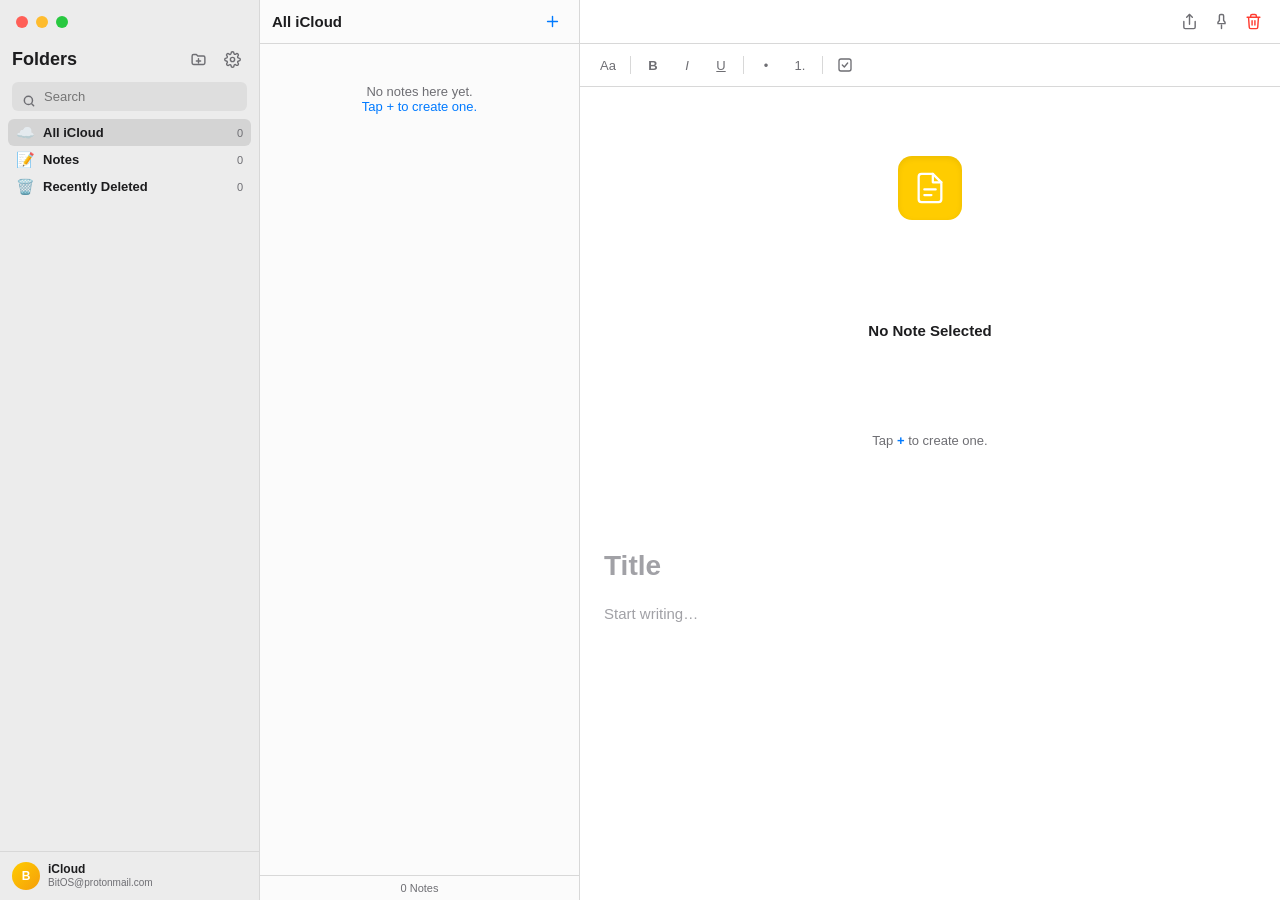
==== index.html @ b98370e7 "init" ====
<!DOCTYPE html>
<html lang="en">
<head>
  <meta charset="UTF-8" />
  <meta name="viewport" content="width=device-width, initial-scale=1.0, viewport-fit=cover" />
  <meta name="theme-color" content="#ffffff" media="(prefers-color-scheme: light)" />
  <meta name="theme-color" content="#1c1c1e" media="(prefers-color-scheme: dark)" />
  <meta name="description" content="BitOS Notes — local-first notes synced via Nostr." />
  <title data-i18n="app.title">Notes</title>

  <!-- PWA -->
  <link rel="manifest" href="./manifest.webmanifest" />
  <link rel="icon" href="./icon.svg" type="image/svg+xml" />
  <link rel="apple-touch-icon" href="./icon.svg" />
  <meta name="apple-mobile-web-app-capable" content="yes" />
  <meta name="apple-mobile-web-app-status-bar-style" content="black-translucent" />
  <meta name="apple-mobile-web-app-title" content="Notes" />

  <link rel="stylesheet" href="./css/app.css" />
</head>
<body data-theme="light">
  <!-- ============ APP SHELL ============ -->
  <div id="app" class="app">

    <!-- ===== PANE 1 · FOLDERS SIDEBAR ===== -->
    <aside id="pane-folders" class="pane pane-folders" aria-label="Folders">
      <div class="titlebar">
        <span class="traffic" style="--c:#FF5F57"></span>
        <span class="traffic" style="--c:#FEBC2E"></span>
        <span class="traffic" style="--c:#28C840"></span>
      </div>

      <div class="sidebar-head">
        <h1 class="sidebar-title" data-i18n="folders.title">Folders</h1>
        <div class="sidebar-actions">
          <button id="new-folder-btn" class="icon-btn" data-i18n-title="folders.new" title="New folder" aria-label="New folder">
            <svg viewBox="0 0 24 24" class="ico"><path d="M3 7a2 2 0 0 1 2-2h4l2 2h8a2 2 0 0 1 2 2v8a2 2 0 0 1-2 2H5a2 2 0 0 1-2-2z"/><path d="M12 11v6M9 14h6"/></svg>
          </button>
          <button id="settings-btn" class="icon-btn" data-i18n-title="settings.title" title="Settings" aria-label="Settings">
            <svg viewBox="0 0 24 24" class="ico"><circle cx="12" cy="12" r="3"/><path d="M19.4 15a1.65 1.65 0 0 0 .33 1.82l.06.06a2 2 0 1 1-2.83 2.83l-.06-.06a1.65 1.65 0 0 0-1.82-.33 1.65 1.65 0 0 0-1 1.51V21a2 2 0 0 1-4 0v-.09A1.65 1.65 0 0 0 9 19.4a1.65 1.65 0 0 0-1.82.33l-.06.06a2 2 0 1 1-2.83-2.83l.06-.06a1.65 1.65 0 0 0 .33-1.82 1.65 1.65 0 0 0-1.51-1H3a2 2 0 0 1 0-4h.09A1.65 1.65 0 0 0 4.6 9a1.65 1.65 0 0 0-.33-1.82l-.06-.06a2 2 0 1 1 2.83-2.83l.06.06a1.65 1.65 0 0 0 1.82.33H9a1.65 1.65 0 0 0 1-1.51V3a2 2 0 0 1 4 0v.09a1.65 1.65 0 0 0 1 1.51 1.65 1.65 0 0 0 1.82-.33l.06-.06a2 2 0 1 1 2.83 2.83l-.06.06a1.65 1.65 0 0 0-.33 1.82V9a1.65 1.65 0 0 0 1.51 1H21a2 2 0 0 1 0 4h-.09a1.65 1.65 0 0 0-1.51 1z"/></svg>
          </button>
        </div>
      </div>

      <div class="search-wrap">
        <svg class="search-ico" viewBox="0 0 24 24"><circle cx="11" cy="11" r="7"/><path d="m20 20-3-3"/></svg>
        <input id="search-input" type="search" data-i18n-placeholder="folders.search" placeholder="Search" autocomplete="off" />
      </div>

      <nav id="folder-list" class="folder-list scroll" aria-label="Folder list"></nav>

      <div class="account-bar">
        <div class="avatar">B</div>
        <div class="account-text">
          <div class="account-label" data-i18n="account.icloud">iCloud</div>
          <div class="account-email">BitOS@protonmail.com</div>
        </div>
      </div>
    </aside>

    <!-- ===== PANE 2 · NOTES LIST ===== -->
    <section id="pane-list" class="pane pane-list" aria-label="Notes list">
      <header class="list-head">
        <button id="back-folders" class="back-btn mobile-only" aria-label="Back to folders">
          <svg viewBox="0 0 24 24" class="ico"><path d="M15 18l-6-6 6-6"/></svg>
          <span data-i18n="nav.folders">Folders</span>
        </button>
        <h2 id="folder-title" class="list-title">All iCloud</h2>
        <button id="new-note-btn" class="icon-btn icon-btn-primary" data-i18n-title="notes.new" title="New note" aria-label="New note">
          <svg viewBox="0 0 24 24" class="ico"><path d="M12 5v14M5 12h14"/></svg>
        </button>
      </header>

      <div id="notes-list" class="notes-list scroll"></div>

      <div id="note-count" class="note-count"></div>
    </section>

    <!-- ===== PANE 3 · EDITOR ===== -->
    <section id="pane-editor" class="pane pane-editor" aria-label="Editor">
      <header class="editor-head">
        <button id="back-notes" class="back-btn mobile-only" aria-label="Back to notes">
          <svg viewBox="0 0 24 24" class="ico"><path d="M15 18l-6-6 6-6"/></svg>
          <span data-i18n="nav.notes">Notes</span>
        </button>
        <div class="editor-meta-left">
          <span id="editor-date" class="editor-date"></span>
        </div>
        <div class="editor-actions">
          <button id="share-btn" class="icon-btn" data-i18n-title="editor.share" title="Share" aria-label="Share">
            <svg viewBox="0 0 24 24" class="ico"><path d="M4 12v8a2 2 0 0 0 2 2h12a2 2 0 0 0 2-2v-8"/><path d="M16 6l-4-4-4 4"/><path d="M12 2v14"/></svg>
          </button>
          <button id="pin-btn" class="icon-btn" data-i18n-title="editor.pin" title="Pin" aria-label="Pin note">
            <svg viewBox="0 0 24 24" class="ico"><path d="M12 17v5"/><path d="M9 10.7V4a2 2 0 0 1 2-2h2a2 2 0 0 1 2 2v6.7l2 2.3v2H7v-2z"/></svg>
          </button>
          <button id="delete-btn" class="icon-btn icon-btn-danger" data-i18n-title="editor.delete" title="Delete" aria-label="Delete">
            <svg viewBox="0 0 24 24" class="ico"><path d="M3 6h18M8 6V4a2 2 0 0 1 2-2h4a2 2 0 0 1 2 2v2M19 6l-1 14a2 2 0 0 1-2 2H8a2 2 0 0 1-2-2L5 6"/><path d="M10 11v6M14 11v6"/></svg>
          </button>
        </div>
      </header>

      <!-- formatting toolbar -->
      <div id="toolbar" class="toolbar scroll-x">
        <button class="tool" data-cmd="title" data-i18n-title="editor.title" title="Title style">Aa</button>
        <span class="tool-sep"></span>
        <button class="tool" data-cmd="bold" data-i18n-title="editor.bold" title="Bold"><b>B</b></button>
        <button class="tool" data-cmd="italic" data-i18n-title="editor.italic" title="Italic"><i>I</i></button>
        <button class="tool" data-cmd="underline" data-i18n-title="editor.underline" title="Underline"><u>U</u></button>
        <span class="tool-sep"></span>
        <button class="tool" data-cmd="insertUnorderedList" data-i18n-title="editor.bullet" title="Bulleted list">•</button>
        <button class="tool" data-cmd="insertOrderedList" data-i18n-title="editor.number" title="Numbered list">1.</button>
        <span class="tool-sep"></span>
        <button class="tool" data-cmd="checklist" data-i18n-title="editor.checklist" title="Insert checklist item">
          <svg viewBox="0 0 24 24" class="ico-sm"><rect x="3" y="3" width="18" height="18" rx="3"/><path d="m8 12 3 3 5-6"/></svg>
        </button>
      </div>

      <div id="editor-empty" class="editor-empty">
        <div class="empty-icon">
          <svg viewBox="0 0 24 24"><path d="M14 2H6a2 2 0 0 0-2 2v16a2 2 0 0 0 2 2h12a2 2 0 0 0 2-2V8z"/><path d="M14 2v6h6M8 13h8M8 17h5"/></svg>
        </div>
        <p class="empty-title" data-i18n="editor.emptyTitle">No Note Selected</p>
        <p class="empty-sub"><span data-i18n="editor.emptySub">Tap</span> <span class="plus">+</span> <span data-i18n="editor.emptyCreate">to create one.</span></p>
      </div>

      <div id="editor-wrap" class="editor-wrap scroll">
        <div class="editor-paper">
          <h2 id="editor-title" contenteditable="true" data-i18n-placeholder="editor.titlePlaceholder" data-placeholder="Title" class="editor-title-input"></h2>
          <div id="editor-meta" class="editor-meta"></div>
          <div id="editor-body" contenteditable="true" data-i18n-placeholder="editor.bodyPlaceholder" data-placeholder="Start writing…" class="editor-body-input"></div>
        </div>
      </div>
    </section>
  </div>

  <!-- ============ SETTINGS MODAL ============ -->
  <div id="settings-modal" class="modal-backdrop hidden" aria-hidden="true" role="dialog" aria-modal="true">
    <div class="modal">
      <header class="modal-head">
        <h3 data-i18n="settings.title">Settings</h3>
        <button id="settings-close" class="icon-btn" aria-label="Close">
          <svg viewBox="0 0 24 24" class="ico"><path d="M18 6 6 18M6 6l12 12"/></svg>
        </button>
      </header>

      <div class="modal-body scroll">
        <!-- Appearance -->
        <section class="settings-section">
          <h4 data-i18n="settings.appearance">Appearance</h4>
          <div class="segmented" role="radiogroup" id="theme-segmented">
            <button data-theme="light" data-i18n="settings.themeLight">Light</button>
            <button data-theme="dark" data-i18n="settings.themeDark">Dark</button>
            <button data-theme="system" data-i18n="settings.themeSystem">System</button>
          </div>
        </section>

        <!-- Language -->
        <section class="settings-section">
          <h4 data-i18n="settings.language">Language</h4>
          <div class="segmented wrap" id="lang-segmented" role="radiogroup">
            <button data-lang="en">English</button>
            <button data-lang="fr">Français</button>
            <button data-lang="es">Español</button>
            <button data-lang="ar">العربية</button>
          </div>
        </section>

        <!-- Relays -->
        <section class="settings-section">
          <div class="section-head">
            <h4 data-i18n="settings.relays">Nostr Relays</h4>
            <button id="add-relay-btn" class="ghost-btn" data-i18n="relays.add">+ Add</button>
          </div>
          <p class="section-desc" data-i18n="settings.relaysDesc">Sync your notes via Nostr relays. Add 2–3 for reliability.</p>
          <div id="relay-list" class="relay-list"></div>
        </section>

        <!-- Data -->
        <section class="settings-section">
          <h4 data-i18n="settings.data">Data</h4>
          <div class="row-actions">
            <button id="export-btn" class="ghost-btn" data-i18n="settings.export">Export notes (.json)</button>
            <button id="import-btn" class="ghost-btn" data-i18n="settings.import">Import</button>
            <input id="import-file" type="file" accept=".json" hidden />
            <button id="reset-btn" class="ghost-btn danger" data-i18n="settings.reset">Reset all data</button>
          </div>
        </section>

        <p class="about" data-i18n="settings.about">BitOS Notes · local-first + Nostr sync · v0.1</p>
      </div>
    </div>
  </div>

  <!-- ============ TOAST ============ -->
  <div id="toast" class="toast" role="status" aria-live="polite"></div>

  <script type="module" src="./js/app.js"></script>
</body>
</html>
---- css/app.css ----
/* ============================================================
   app.css — bitos Notes
   Design tokens (CSS vars) + Apple-faithful styling.
   Theming: [data-theme="light|dark"] on <body>.
   Layout: CSS Grid → responsive 3-pane → mobile stack.
   ============================================================ */

/* ---- Design tokens : LIGHT (default) ---- */
:root {
  --font-sans: -apple-system, BlinkMacSystemFont, "SF Pro Text", "SF Pro Display",
               "Segoe UI", Roboto, "Helvetica Neue", Arial, sans-serif;

  --notes-yellow: #FFCC00;
  --notes-yellow-soft: #FFE680;
  --notes-blue: #007AFF;
  --notes-red: #FF3B30;
  --notes-green: #34C759;

  --bg-app: #e8e8e8;
  --bg-window: #ffffff;
  --bg-sidebar: #ececec;
  --bg-list: #fbfbfb;
  --bg-elevated: #ffffff;

  --text-primary: #1d1d1f;
  --text-secondary: #6e6e73;
  --text-tertiary: #a1a1a6;

  --divider: #d8d8d8;
  --hover: rgba(0, 0, 0, 0.06);
  --active: rgba(0, 0, 0, 0.10);
  --selection: rgba(255, 204, 0, 0.28);
  --selection-strong: rgba(255, 204, 0, 0.42);

  --scroll-thumb: rgba(0, 0, 0, 0.22);

  --radius-sm: 6px;
  --radius-md: 10px;
  --radius-lg: 14px;

  --shadow-modal: 0 25px 60px -10px rgba(0, 0, 0, 0.35), 0 8px 20px -8px rgba(0, 0, 0, 0.2);
  --shadow-toast: 0 8px 24px rgba(0, 0, 0, 0.18);

  --sidebar-w: 260px;
  --list-w: 320px;

  --pane-ease: cubic-bezier(0.4, 0, 0.2, 1);
}

/* ---- DARK ---- */
[data-theme="dark"] {
  --bg-app: #000000;
  --bg-window: #1c1c1e;
  --bg-sidebar: #2a2a2a;
  --bg-list: #1c1c1e;
  --bg-elevated: #2c2c2e;

  --text-primary: #f5f5f7;
  --text-secondary: #a1a1a6;
  --text-tertiary: #6e6e73;

  --divider: #3a3a3a;
  --hover: rgba(255, 255, 255, 0.08);
  --active: rgba(255, 255, 255, 0.12);
  --selection: rgba(255, 204, 0, 0.18);
  --selection-strong: rgba(255, 204, 0, 0.28);

  --scroll-thumb: rgba(255, 255, 255, 0.22);

  --shadow-modal: 0 25px 60px -10px rgba(0, 0, 0, 0.7), 0 8px 20px -8px rgba(0, 0, 0, 0.5);
}

/* ---- Reset ---- */
* { box-sizing: border-box; margin: 0; padding: 0; }
html, body { height: 100%; overscroll-behavior: none; }
body {
  font-family: var(--font-sans);
  background: var(--bg-app);
  color: var(--text-primary);
  -webkit-font-smoothing: antialiased;
  -moz-osx-font-smoothing: grayscale;
  user-select: none;
  overflow: hidden;
}

/* Utility — the modal/empty-state toggle this */
.hidden { display: none !important; }
button { font: inherit; color: inherit; background: none; border: none; cursor: pointer; }
input { font: inherit; color: inherit; }
svg { width: 100%; height: 100%; }
.ico { width: 17px; height: 17px; fill: none; stroke: currentColor; stroke-width: 2; stroke-linecap: round; stroke-linejoin: round; }
.ico-sm { width: 16px; height: 16px; fill: none; stroke: currentColor; stroke-width: 2; stroke-linecap: round; stroke-linejoin: round; }

/* RTL flip */
[dir="rtl"] .back-btn .ico { transform: scaleX(-1); }

/* ---- Scrollbars ---- */
.scroll { overflow-y: auto; }
.scroll-x { overflow-x: auto; overflow-y: hidden; }
.scroll::-webkit-scrollbar, .scroll-x::-webkit-scrollbar { width: 8px; height: 8px; }
.scroll::-webkit-scrollbar-thumb, .scroll-x::-webkit-scrollbar-thumb { background: var(--scroll-thumb); border-radius: 8px; }
.scroll::-webkit-scrollbar-track, .scroll-x::-webkit-scrollbar-track { background: transparent; }
.scroll { scrollbar-width: thin; scrollbar-color: var(--scroll-thumb) transparent; }

/* ---- App shell ---- */
.app {
  display: grid;
  grid-template-columns: var(--sidebar-w) var(--list-w) 1fr;
  height: 100vh;
  height: 100dvh;
  background: var(--bg-window);
}
.pane { display: flex; flex-direction: column; min-width: 0; overflow: hidden; }

.pane-folders { background: var(--bg-sidebar); border-right: 1px solid var(--divider); }
.pane-list    { background: var(--bg-list);    border-right: 1px solid var(--divider); }
.pane-editor  { background: var(--bg-window); }

/* ---- Titlebar ---- */
.titlebar { height: 44px; display: flex; align-items: center; padding: 0 16px; gap: 8px; }
.traffic { width: 12px; height: 12px; border-radius: 50%; background: var(--c); }

/* ---- Sidebar head ---- */
.sidebar-head { display: flex; align-items: center; justify-content: space-between; padding: 0 12px 8px; }
.sidebar-title { font-size: 18px; font-weight: 700; }
.sidebar-actions { display: flex; gap: 4px; }
.icon-btn {
  width: 30px; height: 30px;
  display: grid; place-items: center;
  border-radius: var(--radius-sm);
  color: var(--text-secondary);
  transition: background 0.12s;
}
.icon-btn:hover { background: var(--hover); }
.icon-btn:active { background: var(--active); }
.icon-btn-primary { color: var(--notes-blue); }
.icon-btn-danger { color: var(--notes-red); }

/* ---- Search ---- */
.search-wrap { position: relative; padding: 0 12px 8px; }
.search-ico {
  position: absolute; left: 22px; top: 50%; transform: translateY(-50%);
  width: 14px; height: 14px;
  fill: none; stroke: var(--text-secondary); stroke-width: 2.5; stroke-linecap: round;
}
[dir="rtl"] .search-ico { left: auto; right: 22px; }
.search-wrap input {
  width: 100%;
  background: var(--hover);
  border: none; border-radius: var(--radius-sm);
  padding: 7px 12px 7px 32px;
  font-size: 13px;
}
[dir="rtl"] .search-wrap input { padding: 7px 32px 7px 12px; }
.search-wrap input:focus { outline: 2px solid rgba(0, 122, 255, 0.4); }
.search-wrap input::-webkit-search-cancel-button { -webkit-appearance: none; }

/* ---- Folder list ---- */
.folder-list { flex: 1; padding: 0 8px 8px; }
.folder-row {
  width: 100%; display: flex; align-items: center; gap: 8px;
  padding: 6px 8px; border-radius: var(--radius-sm);
  font-size: 13px; text-align: start;
  transition: background 0.1s;
}
.folder-row:hover { background: var(--hover); }
.folder-row.active { background: var(--active); }
.folder-row .emoji { font-size: 15px; line-height: 1; }
.folder-row .name { flex: 1; overflow: hidden; text-overflow: ellipsis; white-space: nowrap; }
.folder-row.system .name { font-weight: 600; }
.folder-row .count { font-size: 11px; color: var(--text-secondary); }

/* ---- Account bar ---- */
.account-bar {
  border-top: 1px solid var(--divider);
  padding: 10px 12px;
  display: flex; align-items: center; gap: 8px;
}
.avatar {
  width: 28px; height: 28px; border-radius: 50%;
  background: linear-gradient(135deg, var(--notes-yellow), #f59e0b);
  color: white; font-weight: 700; font-size: 12px;
  display: grid; place-items: center;
}
.account-text { line-height: 1.25; min-width: 0; }
.account-label { font-size: 12px; font-weight: 600; }
.account-email { font-size: 10px; color: var(--text-secondary); overflow: hidden; text-overflow: ellipsis; white-space: nowrap; }

/* ---- List head ---- */
.list-head, .editor-head {
  height: 44px;
  display: flex; align-items: center; justify-content: space-between;
  padding: 0 12px; gap: 8px;
  border-bottom: 1px solid var(--divider);
}
.list-title { font-size: 15px; font-weight: 700; flex: 1; overflow: hidden; text-overflow: ellipsis; white-space: nowrap; }
.editor-meta-left { flex: 1; }
.editor-date { font-size: 12px; color: var(--text-secondary); }
.editor-actions { display: flex; gap: 2px; }

/* ---- Back button (mobile) ---- */
.back-btn {
  display: none;
  align-items: center; gap: 2px;
  color: var(--notes-blue); font-size: 14px;
}
.back-btn .ico { width: 16px; height: 16px; stroke-width: 2.5; }

/* ---- Notes list ---- */
.notes-list { flex: 1; }
.note-card {
  width: 100%; text-align: start;
  padding: 9px 16px;
  border-bottom: 1px solid var(--divider);
  transition: background 0.1s;
}
.note-card:hover { background: var(--hover); }
.note-card.active { background: var(--selection); }
.note-card.active:hover { background: var(--selection-strong); }
.note-card .nc-title { font-size: 14px; font-weight: 600; display: flex; align-items: center; gap: 5px; }
.note-card .nc-pin {
  width: 11px; height: 11px; flex-shrink: 0;
  fill: var(--notes-yellow); stroke: none;
}
.note-card .nc-title-text { overflow: hidden; text-overflow: ellipsis; white-space: nowrap; }
.note-card .nc-preview { font-size: 12px; color: var(--text-secondary); margin-top: 2px; overflow: hidden; text-overflow: ellipsis; white-space: nowrap; }
.note-card .nc-date { font-size: 11px; color: var(--text-tertiary); margin-top: 3px; }
.notes-empty { padding: 40px 16px; text-align: center; font-size: 13px; color: var(--text-secondary); }
.list-section { padding: 12px 16px 4px; font-size: 11px; font-weight: 700; text-transform: uppercase; letter-spacing: 0.05em; color: var(--text-secondary); }
.note-count { text-align: center; font-size: 11px; color: var(--text-secondary); padding: 6px; border-top: 1px solid var(--divider); }

/* ---- Toolbar ---- */
.toolbar { display: flex; align-items: center; gap: 2px; padding: 6px 12px; border-bottom: 1px solid var(--divider); color: var(--text-secondary); }
.tool { min-width: 32px; height: 30px; padding: 0 8px; border-radius: var(--radius-sm); font-size: 13px; display: inline-flex; align-items: center; justify-content: center; }
.tool:hover { background: var(--hover); color: var(--text-primary); }
.tool-sep { width: 1px; height: 18px; background: var(--divider); margin: 0 4px; flex-shrink: 0; }

/* ---- Editor ---- */
.editor-empty { flex: 1; display: grid; place-items: center; text-align: center; color: var(--text-secondary); padding: 24px; }
.empty-icon { width: 64px; height: 64px; margin: 0 auto 12px; border-radius: var(--radius-lg); background: var(--notes-yellow); display: grid; place-items: center; box-shadow: inset 0 2px 6px rgba(0,0,0,0.08); }
.empty-icon svg { width: 34px; height: 34px; fill: none; stroke: white; stroke-width: 1.6; stroke-linecap: round; stroke-linejoin: round; }
.empty-title { font-size: 15px; font-weight: 600; color: var(--text-primary); }
.empty-sub { font-size: 13px; margin-top: 4px; }
.empty-sub .plus { color: var(--notes-blue); font-weight: 700; }

.editor-wrap { flex: 1; }
.editor-paper { max-width: 720px; margin: 0 auto; padding: 32px 24px 80px; }
.editor-title-input { font-size: 28px; font-weight: 700; margin-bottom: 8px; outline: none; }
.editor-meta { font-size: 12px; color: var(--text-secondary); margin-bottom: 20px; }
.editor-body-input { font-size: 15px; line-height: 1.6; outline: none; min-height: 50vh; }
.editor-body-input p { margin-bottom: 0.5em; }
[contenteditable][data-placeholder]:empty::before { content: attr(data-placeholder); color: var(--text-tertiary); pointer-events: none; }
[contenteditable]:focus { outline: none; }

/* checklist inside editor */
.editor-body-input .check-item { display: flex; align-items: flex-start; gap: 8px; margin: 2px 0; }
.editor-body-input .check-item input[type=checkbox] { appearance: none; width: 18px; height: 18px; border-radius: 5px; border: 2px solid #c7c7cc; position: relative; flex-shrink: 0; margin-top: 2px; }
.editor-body-input .check-item input[type=checkbox]:checked { background: var(--notes-blue); border-color: var(--notes-blue); }
.editor-body-input .check-item input[type=checkbox]:checked::after { content: ""; position: absolute; left: 4px; top: 1px; width: 5px; height: 9px; border: solid white; border-width: 0 2px 2px 0; transform: rotate(45deg); }
.editor-body-input .check-item.done > span { text-decoration: line-through; color: var(--text-secondary); }

/* ---- Settings modal ---- */
.modal-backdrop {
  position: fixed; inset: 0;
  background: rgba(0, 0, 0, 0.4);
  backdrop-filter: blur(4px);
  display: grid; place-items: center;
  z-index: 100;
  animation: fade 0.18s ease;
}
.modal-backdrop.hidden { display: none; }
.modal {
  width: min(540px, calc(100vw - 32px));
  max-height: calc(100vh - 64px);
  background: var(--bg-elevated);
  border-radius: var(--radius-lg);
  box-shadow: var(--shadow-modal);
  display: flex; flex-direction: column;
  overflow: hidden;
  animation: pop 0.2s var(--pane-ease);
}
@keyframes fade { from { opacity: 0; } }
@keyframes pop { from { opacity: 0; transform: scale(0.96) translateY(8px); } }
.modal-head { display: flex; align-items: center; justify-content: space-between; padding: 14px 16px; border-bottom: 1px solid var(--divider); }
.modal-head h3 { font-size: 16px; font-weight: 700; }
.modal-body { padding: 8px 16px 20px; }

.settings-section { padding: 12px 0; border-bottom: 1px solid var(--divider); }
.settings-section:last-of-type { border-bottom: none; }
.settings-section h4 { font-size: 13px; font-weight: 700; margin-bottom: 8px; }
.section-head { display: flex; align-items: center; justify-content: space-between; margin-bottom: 8px; }
.section-head h4 { margin-bottom: 0; }
.section-desc { font-size: 12px; color: var(--text-secondary); margin-bottom: 10px; }

/* Segmented control */
.segmented { display: inline-flex; background: var(--hover); border-radius: var(--radius-sm); padding: 2px; gap: 2px; }
.segmented.wrap { flex-wrap: wrap; }
.segmented button { padding: 6px 14px; border-radius: 5px; font-size: 13px; font-weight: 500; color: var(--text-primary); transition: background 0.12s; white-space: nowrap; }
.segmented button.active { background: var(--bg-elevated); box-shadow: 0 1px 3px rgba(0,0,0,0.12); font-weight: 600; }
[data-theme="dark"] .segmented button.active { background: var(--text-primary); color: var(--bg-window); }

/* Relays */
.relay-list { display: flex; flex-direction: column; gap: 6px; }
.relay-row {
  display: flex; align-items: center; gap: 8px;
  padding: 9px 10px;
  background: var(--bg-list); border-radius: var(--radius-sm);
  border: 1px solid var(--divider);
}
.relay-status { width: 8px; height: 8px; border-radius: 50%; flex-shrink: 0; background: var(--text-tertiary); }
.relay-status.ok { background: var(--notes-green); }
.relay-status.fail { background: var(--notes-red); }
.relay-status.checking { background: var(--text-tertiary); animation: pulse 1s infinite; }
@keyframes pulse { 50% { opacity: 0.3; } }
.relay-url { flex: 1; font-size: 12px; font-family: ui-monospace, "SF Mono", monospace; overflow: hidden; text-overflow: ellipsis; white-space: nowrap; }
.relay-flags { display: flex; gap: 3px; }
.relay-flag { font-size: 9px; font-weight: 700; padding: 2px 5px; border-radius: 3px; background: var(--hover); color: var(--text-secondary); }
.relay-flag.on { background: rgba(0, 122, 255, 0.15); color: var(--notes-blue); }
.relay-actions { display: flex; gap: 2px; }
.relay-mini-btn { width: 26px; height: 26px; display: grid; place-items: center; border-radius: 5px; color: var(--text-secondary); }
.relay-mini-btn:hover { background: var(--hover); color: var(--text-primary); }
.relay-mini-btn svg { width: 14px; height: 14px; }
.relay-add-row { display: flex; gap: 6px; margin-top: 8px; }
.relay-add-row input { flex: 1; padding: 7px 10px; font-size: 12px; background: var(--bg-list); border: 1px solid var(--divider); border-radius: var(--radius-sm); }
.relay-add-row input:focus { outline: 2px solid rgba(0,122,255,0.4); }

.ghost-btn { padding: 7px 12px; font-size: 13px; font-weight: 500; color: var(--notes-blue); border-radius: var(--radius-sm); transition: background 0.12s; }
.ghost-btn:hover { background: var(--hover); }
.ghost-btn.danger { color: var(--notes-red); }
.row-actions { display: flex; flex-wrap: wrap; gap: 8px; }
.about { text-align: center; font-size: 11px; color: var(--text-tertiary); margin-top: 16px; }

/* ---- Toast ---- */
.toast {
  position: fixed; bottom: 24px; left: 50%; transform: translateX(-50%) translateY(20px);
  background: var(--text-primary); color: var(--bg-window);
  padding: 10px 18px; border-radius: var(--radius-md);
  font-size: 13px; font-weight: 500;
  box-shadow: var(--shadow-toast);
  opacity: 0; pointer-events: none;
  transition: opacity 0.2s, transform 0.2s;
  z-index: 200;
  max-width: 90vw;
}
.toast.show { opacity: 1; transform: translateX(-50%) translateY(0); }
[data-theme="dark"] .toast { background: #f5f5f7; color: #1c1c1e; }

/* ---- Responsive: TABLET (≤1024px) → hide folders pane, use list as root ---- */
@media (max-width: 1024px) {
  :root { --sidebar-w: 240px; --list-w: 300px; }
}
@media (max-width: 860px) {
  .app { grid-template-columns: var(--list-w) 1fr; }
  .pane-folders {
    position: fixed; top: 0; bottom: 0; left: 0; z-index: 30;
    width: 280px;
    transform: translateX(-100%);
    box-shadow: 4px 0 24px rgba(0,0,0,0.15);
  }
  .app.show-folders .pane-folders { transform: translateX(0); }
  .back-btn { display: inline-flex; }
}

/* ---- Responsive: MOBILE (≤640px) → single pane, slide stack ---- */
/* Mobile stack navigation is driven by <body data-view="folders|list|editor"> */
@media (max-width: 860px) {
  .app { grid-template-columns: 1fr; grid-template-rows: 1fr; }

  .pane-folders, .pane-list, .pane-editor {
    position: absolute; inset: 0;
    transition: transform 0.28s var(--pane-ease);
  }
  .pane-folders { width: 86vw; max-width: 320px; z-index: 40; }
  .pane-list, .pane-editor { z-index: 20; }
}

/* Two-pane tablet: folders is an overlay, list+editor share the screen */
@media (min-width: 641px) and (max-width: 860px) {
  .app { grid-template-columns: 1fr 1fr; }
  .pane-list, .pane-editor { position: relative; inset: auto; transform: none; }
  .pane-folders { position: fixed; top: 0; bottom: 0; left: 0; }
}

/* Mobile single-pane stack — driven by [data-view] */
@media (max-width: 640px) {
  .app[data-view="folders"] .pane-folders { transform: translateX(0); }
  .app[data-view="folders"] .pane-list,
  .app[data-view="folders"] .pane-editor { transform: translateX(100%); }

  .app[data-view="list"] .pane-folders { transform: translateX(-100%); }
  .app[data-view="list"] .pane-list { transform: translateX(0); }
  .app[data-view="list"] .pane-editor { transform: translateX(100%); }

  .app[data-view="editor"] .pane-folders { transform: translateX(-100%); }
  .app[data-view="editor"] .pane-list { transform: translateX(-33%); }
  .app[data-view="editor"] .pane-editor { transform: translateX(0); }

  .editor-paper { padding: 20px 18px 80px; }
  .modal { width: calc(100vw - 16px); max-height: calc(100vh - 16px); }
  .list-head, .editor-head { padding: 0 8px; }
}

/* ---- Mobile-only / desktop-only helpers ---- */
.mobile-only { display: none; }
@media (max-width: 860px) { .mobile-only { display: inline-flex; } }
@media (max-width: 640px) { .titlebar { display: none; } }

/* env safe areas (notch) */
.list-head, .editor-head, .titlebar { padding-block: max(env(safe-area-inset-top), 0px); }
.account-bar { padding-bottom: max(env(safe-area-inset-bottom), 10px); }
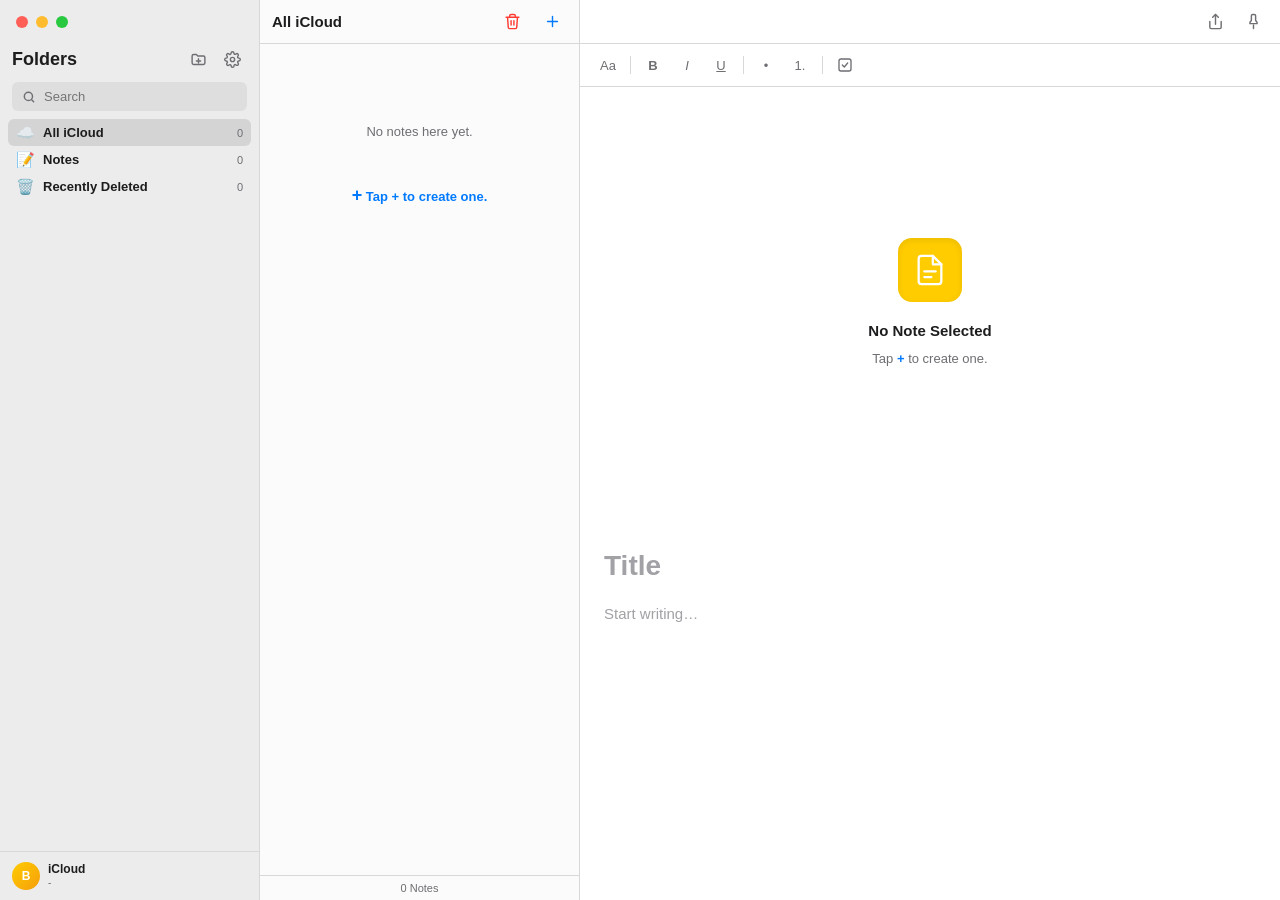
==== commit be2a9d18: "feat: integrate Nostr account management and UI updates - Added account management functionality to " ====
--- a/index.html
+++ b/index.html
@@ -6,12 +6,14 @@
   <meta name="theme-color" content="#ffffff" media="(prefers-color-scheme: light)" />
   <meta name="theme-color" content="#1c1c1e" media="(prefers-color-scheme: dark)" />
   <meta name="description" content="BitOS Notes — local-first notes synced via Nostr." />
+  <meta name="application-name" content="Notes" />
   <title data-i18n="app.title">Notes</title>
 
   <!-- PWA -->
   <link rel="manifest" href="./manifest.webmanifest" />
   <link rel="icon" href="./icon.svg" type="image/svg+xml" />
   <link rel="apple-touch-icon" href="./icon.svg" />
+  <meta name="mobile-web-app-capable" content="yes" />
   <meta name="apple-mobile-web-app-capable" content="yes" />
   <meta name="apple-mobile-web-app-status-bar-style" content="black-translucent" />
   <meta name="apple-mobile-web-app-title" content="Notes" />
@@ -50,10 +52,10 @@
       <nav id="folder-list" class="folder-list scroll" aria-label="Folder list"></nav>
 
       <div class="account-bar">
-        <div class="avatar">B</div>
+        <div class="avatar" id="account-avatar">B</div>
         <div class="account-text">
-          <div class="account-label" data-i18n="account.icloud">iCloud</div>
-          <div class="account-email">BitOS@protonmail.com</div>
+          <div class="account-label" id="account-label" data-i18n="account.icloud">iCloud</div>
+          <div class="account-email" id="account-email">BitOS@protonmail.com</div>
         </div>
       </div>
     </aside>
@@ -66,9 +68,14 @@
           <span data-i18n="nav.folders">Folders</span>
         </button>
         <h2 id="folder-title" class="list-title">All iCloud</h2>
-        <button id="new-note-btn" class="icon-btn icon-btn-primary" data-i18n-title="notes.new" title="New note" aria-label="New note">
-          <svg viewBox="0 0 24 24" class="ico"><path d="M12 5v14M5 12h14"/></svg>
-        </button>
+        <div class="list-actions">
+          <button id="delete-btn" class="icon-btn icon-btn-danger" data-i18n-title="editor.delete" title="Delete" aria-label="Delete">
+            <svg viewBox="0 0 24 24" class="ico"><path d="M3 6h18M8 6V4a2 2 0 0 1 2-2h4a2 2 0 0 1 2 2v2M19 6l-1 14a2 2 0 0 1-2 2H8a2 2 0 0 1-2-2L5 6"/><path d="M10 11v6M14 11v6"/></svg>
+          </button>
+          <button id="new-note-btn" class="icon-btn icon-btn-primary" data-i18n-title="notes.new" title="New note" aria-label="New note">
+            <svg viewBox="0 0 24 24" class="ico"><path d="M12 5v14M5 12h14"/></svg>
+          </button>
+        </div>
       </header>
 
       <div id="notes-list" class="notes-list scroll"></div>
@@ -79,6 +86,7 @@
     <!-- ===== PANE 3 · EDITOR ===== -->
     <section id="pane-editor" class="pane pane-editor" aria-label="Editor">
       <header class="editor-head">
+
         <button id="back-notes" class="back-btn mobile-only" aria-label="Back to notes">
           <svg viewBox="0 0 24 24" class="ico"><path d="M15 18l-6-6 6-6"/></svg>
           <span data-i18n="nav.notes">Notes</span>
@@ -92,9 +100,6 @@
           </button>
           <button id="pin-btn" class="icon-btn" data-i18n-title="editor.pin" title="Pin" aria-label="Pin note">
             <svg viewBox="0 0 24 24" class="ico"><path d="M12 17v5"/><path d="M9 10.7V4a2 2 0 0 1 2-2h2a2 2 0 0 1 2 2v6.7l2 2.3v2H7v-2z"/></svg>
-          </button>
-          <button id="delete-btn" class="icon-btn icon-btn-danger" data-i18n-title="editor.delete" title="Delete" aria-label="Delete">
-            <svg viewBox="0 0 24 24" class="ico"><path d="M3 6h18M8 6V4a2 2 0 0 1 2-2h4a2 2 0 0 1 2 2v2M19 6l-1 14a2 2 0 0 1-2 2H8a2 2 0 0 1-2-2L5 6"/><path d="M10 11v6M14 11v6"/></svg>
           </button>
         </div>
       </header>
@@ -116,11 +121,13 @@
       </div>
 
       <div id="editor-empty" class="editor-empty">
-        <div class="empty-icon">
-          <svg viewBox="0 0 24 24"><path d="M14 2H6a2 2 0 0 0-2 2v16a2 2 0 0 0 2 2h12a2 2 0 0 0 2-2V8z"/><path d="M14 2v6h6M8 13h8M8 17h5"/></svg>
-        </div>
-        <p class="empty-title" data-i18n="editor.emptyTitle">No Note Selected</p>
-        <p class="empty-sub"><span data-i18n="editor.emptySub">Tap</span> <span class="plus">+</span> <span data-i18n="editor.emptyCreate">to create one.</span></p>
+        <button id="editor-empty-create" class="empty-create" type="button">
+          <div class="empty-icon">
+            <svg viewBox="0 0 24 24"><path d="M14 2H6a2 2 0 0 0-2 2v16a2 2 0 0 0 2 2h12a2 2 0 0 0 2-2V8z"/><path d="M14 2v6h6M8 13h8M8 17h5"/></svg>
+          </div>
+          <p class="empty-title" data-i18n="editor.emptyTitle">No Note Selected</p>
+          <p class="empty-sub"><span data-i18n="editor.emptySub">Tap</span> <span class="plus">+</span> <span data-i18n="editor.emptyCreate">to create one.</span></p>
+        </button>
       </div>
 
       <div id="editor-wrap" class="editor-wrap scroll">
@@ -157,12 +164,23 @@
         <!-- Language -->
         <section class="settings-section">
           <h4 data-i18n="settings.language">Language</h4>
-          <div class="segmented wrap" id="lang-segmented" role="radiogroup">
-            <button data-lang="en">English</button>
-            <button data-lang="fr">Français</button>
-            <button data-lang="es">Español</button>
-            <button data-lang="ar">العربية</button>
-          </div>
+          <div class="lang-select-wrap">
+            <select id="lang-select" class="lang-select" aria-label="Language"></select>
+            <svg class="lang-select-chevron" viewBox="0 0 24 24" aria-hidden="true"><path d="M6 9l6 6 6-6"/></svg>
+          </div>
+        </section>
+
+        <!-- Account -->
+        <section class="settings-section">
+          <h4 data-i18n="settings.account">Nostr Account</h4>
+          <p class="section-desc" data-i18n="settings.accountDesc">Connect with an npub for read-only identity, or use nsec when private-key import is ready.</p>
+          <div class="account-form">
+            <input id="account-input" type="text" data-i18n-placeholder="settings.accountPlaceholder" placeholder="npub1... or nsec1..." autocomplete="off" />
+            <button id="account-connect-btn" class="ghost-btn" data-i18n="settings.accountConnect">Connect</button>
+            <button id="account-nip07-btn" class="ghost-btn" data-i18n="settings.accountNip07">Use Wallet</button>
+            <button id="account-disconnect-btn" class="ghost-btn danger hidden" data-i18n="settings.accountDisconnect">Disconnect</button>
+          </div>
+          <div id="account-status" class="account-status"></div>
         </section>
 
         <!-- Relays -->
--- a/css/app.css
+++ b/css/app.css
@@ -137,10 +137,10 @@
 .icon-btn-danger { color: var(--notes-red); }
 
 /* ---- Search ---- */
-.search-wrap { position: relative; padding: 0 12px 8px; }
+.search-wrap { position: relative; padding: 0 12px; margin-bottom: 8px; }
 .search-ico {
   position: absolute; left: 22px; top: 50%; transform: translateY(-50%);
-  width: 14px; height: 14px;
+  width: 14px; height: 14px; pointer-events: none;
   fill: none; stroke: var(--text-secondary); stroke-width: 2.5; stroke-linecap: round;
 }
 [dir="rtl"] .search-ico { left: auto; right: 22px; }
@@ -194,9 +194,11 @@
   border-bottom: 1px solid var(--divider);
 }
 .list-title { font-size: 15px; font-weight: 700; flex: 1; overflow: hidden; text-overflow: ellipsis; white-space: nowrap; }
+.list-actions { display: flex; align-items: center; gap: 8px; }
+.list-actions .icon-btn-danger { margin-inline-end: 2px; }
 .editor-meta-left { flex: 1; }
 .editor-date { font-size: 12px; color: var(--text-secondary); }
-.editor-actions { display: flex; gap: 2px; }
+.editor-actions { display: flex; align-items: center; gap: 8px; }
 
 /* ---- Back button (mobile) ---- */
 .back-btn {
@@ -228,6 +230,28 @@
 .notes-empty { padding: 40px 16px; text-align: center; font-size: 13px; color: var(--text-secondary); }
 .list-section { padding: 12px 16px 4px; font-size: 11px; font-weight: 700; text-transform: uppercase; letter-spacing: 0.05em; color: var(--text-secondary); }
 .note-count { text-align: center; font-size: 11px; color: var(--text-secondary); padding: 6px; border-top: 1px solid var(--divider); }
+
+/* Clickable empty states — quick-create affordance */
+.notes-empty-create {
+  display: flex; flex-direction: column; align-items: center; gap: 6px;
+  width: 100%; padding: 40px 16px;
+  color: var(--text-secondary); text-align: center;
+  font-size: 13px; border-radius: var(--radius-md);
+  transition: background 0.12s;
+}
+.notes-empty-create:hover { background: var(--hover); }
+.notes-empty-create:active { background: var(--active); }
+.notes-empty-create .notes-empty-hint { color: var(--notes-blue); font-weight: 600; }
+.notes-empty-create .plus { font-size: 18px; font-weight: 700; }
+
+.empty-create {
+  display: flex; flex-direction: column; align-items: center; gap: 8px;
+  padding: 24px; cursor: pointer; border-radius: var(--radius-lg);
+  transition: background 0.12s, transform 0.12s;
+}
+.empty-create:hover { background: var(--hover); transform: translateY(-2px); }
+.empty-create:hover .empty-icon { box-shadow: inset 0 2px 6px rgba(0,0,0,0.08), 0 6px 16px rgba(0,0,0,0.15); }
+.empty-create:active { transform: translateY(0); }
 
 /* ---- Toolbar ---- */
 .toolbar { display: flex; align-items: center; gap: 2px; padding: 6px 12px; border-bottom: 1px solid var(--divider); color: var(--text-secondary); }
@@ -253,11 +277,13 @@
 [contenteditable]:focus { outline: none; }
 
 /* checklist inside editor */
-.editor-body-input .check-item { display: flex; align-items: flex-start; gap: 8px; margin: 2px 0; }
+.editor-body-input .checklist-block { margin: 2px 0; }
+.editor-body-input .check-item { display: flex; align-items: center; gap: 8px; margin: 2px 0; min-height: 24px; }
 .editor-body-input .check-item input[type=checkbox] { appearance: none; width: 18px; height: 18px; border-radius: 5px; border: 2px solid #c7c7cc; position: relative; flex-shrink: 0; margin-top: 2px; }
 .editor-body-input .check-item input[type=checkbox]:checked { background: var(--notes-blue); border-color: var(--notes-blue); }
 .editor-body-input .check-item input[type=checkbox]:checked::after { content: ""; position: absolute; left: 4px; top: 1px; width: 5px; height: 9px; border: solid white; border-width: 0 2px 2px 0; transform: rotate(45deg); }
-.editor-body-input .check-item.done > span { text-decoration: line-through; color: var(--text-secondary); }
+.editor-body-input .check-label { flex: 1; min-width: 0; border: 0; outline: 0; background: transparent; color: var(--text-primary); font: inherit; line-height: inherit; padding: 0; }
+.editor-body-input .check-label.is-done { text-decoration: line-through; color: var(--text-secondary); }
 
 /* ---- Settings modal ---- */
 .modal-backdrop {
@@ -295,9 +321,31 @@
 /* Segmented control */
 .segmented { display: inline-flex; background: var(--hover); border-radius: var(--radius-sm); padding: 2px; gap: 2px; }
 .segmented.wrap { flex-wrap: wrap; }
-.segmented button { padding: 6px 14px; border-radius: 5px; font-size: 13px; font-weight: 500; color: var(--text-primary); transition: background 0.12s; white-space: nowrap; }
-.segmented button.active { background: var(--bg-elevated); box-shadow: 0 1px 3px rgba(0,0,0,0.12); font-weight: 600; }
-[data-theme="dark"] .segmented button.active { background: var(--text-primary); color: var(--bg-window); }
+.segmented button { padding: 6px 14px; border-radius: 5px; font-size: 13px; font-weight: 500; color: var(--text-secondary); transition: background 0.12s, color 0.12s, box-shadow 0.12s; white-space: nowrap; }
+.segmented button.active { background: var(--text-primary); color: var(--bg-window); box-shadow: 0 1px 3px rgba(0,0,0,0.12); font-weight: 600; }
+
+/* Language select */
+.lang-select-wrap { position: relative; display: inline-flex; align-items: center; width: 100%; max-width: 280px; }
+.lang-select {
+  appearance: none; -webkit-appearance: none;
+  width: 100%;
+  padding: 9px 36px 9px 12px;
+  font-size: 13px; font-weight: 500;
+  color: var(--text-primary);
+  background: var(--bg-list);
+  border: 1px solid var(--divider);
+  border-radius: var(--radius-sm);
+  cursor: pointer;
+  transition: border-color 0.12s, box-shadow 0.12s;
+}
+.lang-select:hover { border-color: var(--text-secondary); }
+.lang-select:focus { outline: none; border-color: var(--accent, #007AFF); box-shadow: 0 0 0 3px rgba(0,122,255,0.15); }
+.lang-select option { padding: 8px; color: var(--text-primary); background: var(--bg-list); }
+.lang-select-chevron {
+  position: absolute; right: 10px; top: 50%; transform: translateY(-50%);
+  width: 16px; height: 16px; pointer-events: none;
+  color: var(--text-secondary);
+}
 
 /* Relays */
 .relay-list { display: flex; flex-direction: column; gap: 6px; }
@@ -330,6 +378,15 @@
 .row-actions { display: flex; flex-wrap: wrap; gap: 8px; }
 .about { text-align: center; font-size: 11px; color: var(--text-tertiary); margin-top: 16px; }
 
+/* Account */
+.account-form { display: flex; gap: 6px; margin-bottom: 8px; }
+.account-form input { flex: 1; min-width: 0; padding: 7px 10px; font-size: 12px; background: var(--bg-list); border: 1px solid var(--divider); border-radius: var(--radius-sm); }
+.account-form input:focus { outline: 2px solid rgba(0,122,255,0.4); }
+.account-status { font-size: 12px; color: var(--text-secondary); line-height: 1.35; }
+.account-status-ok { color: var(--notes-green); font-weight: 600; }
+.account-status-muted { color: var(--text-tertiary); }
+.account-status-line { overflow: hidden; text-overflow: ellipsis; white-space: nowrap; }
+
 /* ---- Toast ---- */
 .toast {
   position: fixed; bottom: 24px; left: 50%; transform: translateX(-50%) translateY(20px);
